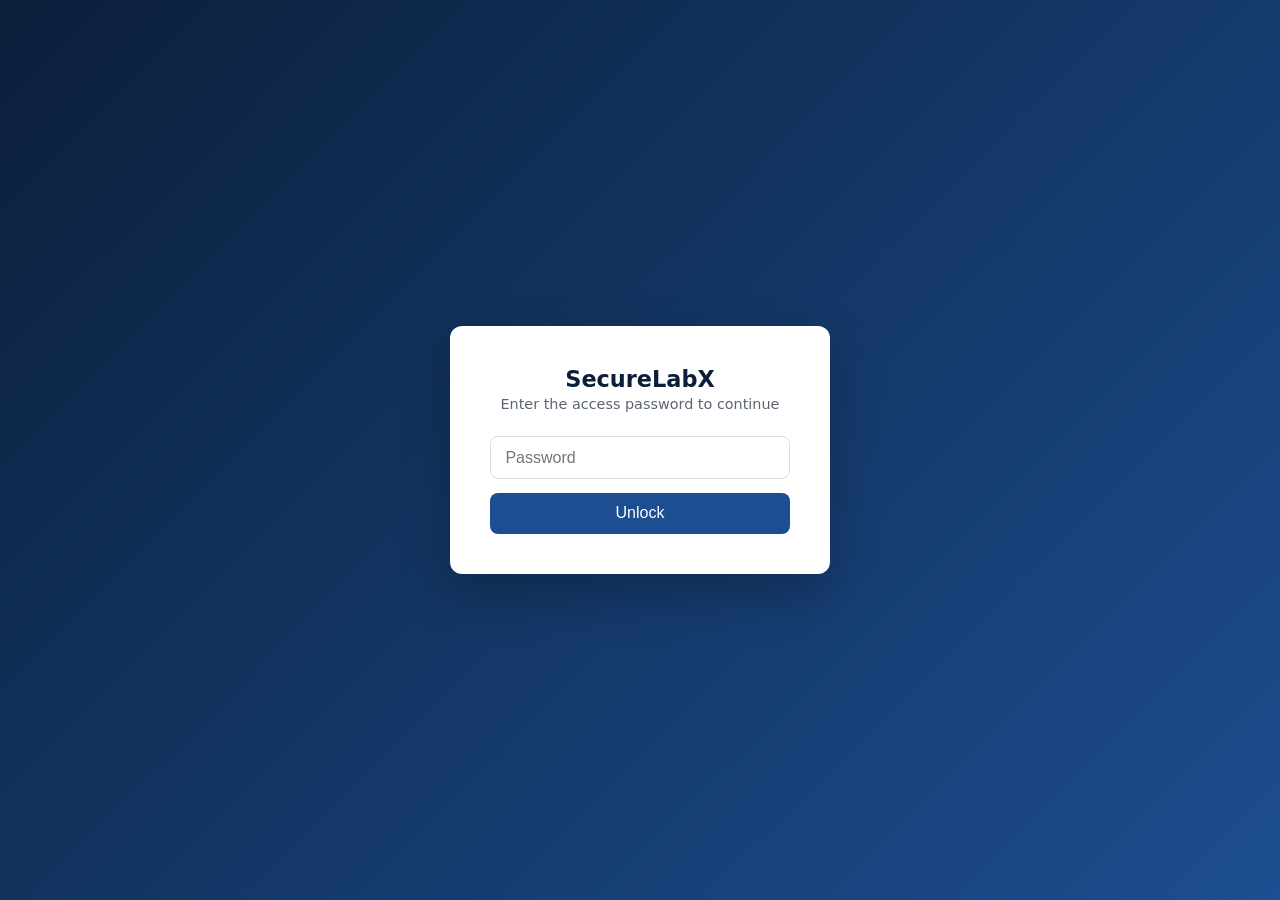
==== claim-request.html @ 3b86cf09 "Initial SecureLabX company portal Static site with company info, Leave Request and Claim Request for" ====
<!DOCTYPE html>
<html lang="en">
<head>
<meta charset="UTF-8" />
<meta name="viewport" content="width=device-width, initial-scale=1.0" />
<title>Claim Request — SecureLabX</title>
<link rel="stylesheet" href="assets/css/style.css" />
</head>
<body>

<div id="slx-gate">
  <div class="slx-gate-card">
    <h1>SecureLabX</h1>
    <p class="subtitle">Enter the access password to continue</p>
    <form id="slx-gate-form">
      <input type="password" id="slx-gate-password" placeholder="Password" autocomplete="current-password" required />
      <button type="submit">Unlock</button>
      <p id="slx-gate-error">Incorrect password. Please try again.</p>
    </form>
  </div>
</div>

<div id="slx-content">
  <header class="slx-header">
    <div class="slx-brand">SecureLabX</div>
    <nav class="slx-nav">
      <a href="index.html">Home</a>
      <a href="leave-request.html">Leave Request</a>
      <a href="claim-request.html" class="active">Claim Request</a>
    </nav>
  </header>

  <main class="slx-main">
    <div class="slx-card">
      <h2>Claim Request Form</h2>
      <form class="slx-form" id="slx-data-form">
        <input type="hidden" name="formType" value="Claim Request" />

        <label for="fullName">Full name</label>
        <input type="text" id="fullName" name="Full Name" required />

        <div class="slx-row">
          <div>
            <label for="employeeId">Employee ID</label>
            <input type="text" id="employeeId" name="Employee ID" required />
          </div>
          <div>
            <label for="department">Department</label>
            <input type="text" id="department" name="Department" required />
          </div>
        </div>

        <div class="slx-row">
          <div>
            <label for="claimType">Claim type</label>
            <select id="claimType" name="Claim Type" required>
              <option value="">Select...</option>
              <option>Travel</option>
              <option>Medical</option>
              <option>Meals</option>
              <option>Equipment</option>
              <option>Other</option>
            </select>
          </div>
          <div>
            <label for="claimDate">Date of expense</label>
            <input type="date" id="claimDate" name="Expense Date" required />
          </div>
        </div>

        <label for="amount">Amount</label>
        <input type="number" id="amount" name="Amount" min="0" step="0.01" required />

        <label for="description">Description</label>
        <textarea id="description" name="Description" placeholder="Describe the expense and attach/forward receipts separately to the admin team" required></textarea>

        <button type="submit">Submit</button>
        <div id="slx-form-status" class="form-status"></div>
      </form>
    </div>
  </main>

  <footer class="slx-footer">
    &copy; <span id="slx-year"></span> SecureLabX. Internal use only.
  </footer>
</div>

<script>document.getElementById("slx-year").textContent = new Date().getFullYear();</script>
<script src="assets/js/config.js"></script>
<script src="assets/js/auth.js"></script>
<script src="assets/js/form-submit.js"></script>
</body>
</html>
---- assets/css/style.css ----
:root {
  --slx-navy: #0b1f3a;
  --slx-blue: #1c4e91;
  --slx-accent: #2f8fdb;
  --slx-bg: #f4f6f9;
  --slx-text: #1a1f29;
  --slx-muted: #5a6472;
  --slx-border: #d8dee6;
  --slx-white: #ffffff;
  --slx-success: #1e7d3c;
  --slx-error: #b3261e;
}

* {
  box-sizing: border-box;
}

body {
  margin: 0;
  font-family: "Segoe UI", system-ui, -apple-system, Arial, sans-serif;
  background: var(--slx-bg);
  color: var(--slx-text);
}

/* ---------- Password gate ---------- */
#slx-gate {
  display: none;
  min-height: 100vh;
  align-items: center;
  justify-content: center;
  background: linear-gradient(135deg, var(--slx-navy), var(--slx-blue));
  padding: 1.5rem;
}

.slx-gate-card {
  background: var(--slx-white);
  border-radius: 12px;
  padding: 2.5rem;
  width: 100%;
  max-width: 380px;
  box-shadow: 0 20px 50px rgba(0, 0, 0, 0.25);
  text-align: center;
}

.slx-gate-card h1 {
  margin: 0 0 0.25rem;
  font-size: 1.4rem;
  color: var(--slx-navy);
}

.slx-gate-card p.subtitle {
  margin: 0 0 1.5rem;
  color: var(--slx-muted);
  font-size: 0.9rem;
}

.slx-gate-card input[type="password"] {
  width: 100%;
  padding: 0.7rem 0.9rem;
  border: 1px solid var(--slx-border);
  border-radius: 8px;
  font-size: 1rem;
  margin-bottom: 0.9rem;
}

.slx-gate-card button {
  width: 100%;
  padding: 0.7rem;
  border: none;
  border-radius: 8px;
  background: var(--slx-blue);
  color: white;
  font-size: 1rem;
  cursor: pointer;
}

.slx-gate-card button:hover {
  background: var(--slx-navy);
}

#slx-gate-error {
  display: none;
  color: var(--slx-error);
  font-size: 0.85rem;
  margin-top: 0.7rem;
}

/* ---------- Layout ---------- */
header.slx-header {
  background: var(--slx-navy);
  color: white;
  padding: 1rem 1.5rem;
  display: flex;
  align-items: center;
  justify-content: space-between;
  flex-wrap: wrap;
  gap: 0.75rem;
}

header.slx-header .slx-brand {
  font-size: 1.3rem;
  font-weight: 700;
  letter-spacing: 0.02em;
}

nav.slx-nav a {
  color: #d9e6f7;
  text-decoration: none;
  margin-left: 1.25rem;
  font-size: 0.95rem;
}

nav.slx-nav a:hover,
nav.slx-nav a.active {
  color: white;
  text-decoration: underline;
}

main.slx-main {
  max-width: 880px;
  margin: 0 auto;
  padding: 2rem 1.5rem 4rem;
}

.slx-card {
  background: var(--slx-white);
  border: 1px solid var(--slx-border);
  border-radius: 12px;
  padding: 1.75rem;
  margin-bottom: 1.5rem;
}

.slx-card h2 {
  margin-top: 0;
  color: var(--slx-navy);
}

.slx-hero h1 {
  color: var(--slx-navy);
  margin-bottom: 0.25rem;
}

.slx-hero p.lead {
  color: var(--slx-muted);
  font-size: 1.05rem;
}

.slx-services {
  display: grid;
  grid-template-columns: repeat(auto-fit, minmax(200px, 1fr));
  gap: 1rem;
}

.slx-services div {
  background: var(--slx-bg);
  border-radius: 8px;
  padding: 1rem;
}

.slx-services h3 {
  margin: 0 0 0.4rem;
  font-size: 1rem;
  color: var(--slx-blue);
}

.slx-services p {
  margin: 0;
  font-size: 0.9rem;
  color: var(--slx-muted);
}

footer.slx-footer {
  text-align: center;
  color: var(--slx-muted);
  font-size: 0.85rem;
  padding: 1.5rem;
}

/* ---------- Forms ---------- */
form.slx-form label {
  display: block;
  font-weight: 600;
  margin: 1rem 0 0.35rem;
  font-size: 0.9rem;
}

form.slx-form input,
form.slx-form select,
form.slx-form textarea {
  width: 100%;
  padding: 0.6rem 0.75rem;
  border: 1px solid var(--slx-border);
  border-radius: 8px;
  font-size: 0.95rem;
  font-family: inherit;
}

form.slx-form textarea {
  min-height: 100px;
  resize: vertical;
}

form.slx-form .slx-row {
  display: grid;
  grid-template-columns: 1fr 1fr;
  gap: 1rem;
}

form.slx-form button[type="submit"] {
  margin-top: 1.5rem;
  padding: 0.7rem 1.5rem;
  border: none;
  border-radius: 8px;
  background: var(--slx-accent);
  color: white;
  font-size: 1rem;
  cursor: pointer;
}

form.slx-form button[type="submit"]:hover {
  background: var(--slx-blue);
}

form.slx-form button[type="submit"]:disabled {
  opacity: 0.6;
  cursor: not-allowed;
}

.form-status {
  display: none;
  margin-top: 1rem;
  padding: 0.75rem 1rem;
  border-radius: 8px;
  font-size: 0.9rem;
}

.form-status.success {
  background: #e6f4ea;
  color: var(--slx-success);
}

.form-status.error {
  background: #fbe9e7;
  color: var(--slx-error);
}

@media (max-width: 560px) {
  form.slx-form .slx-row {
    grid-template-columns: 1fr;
  }
}
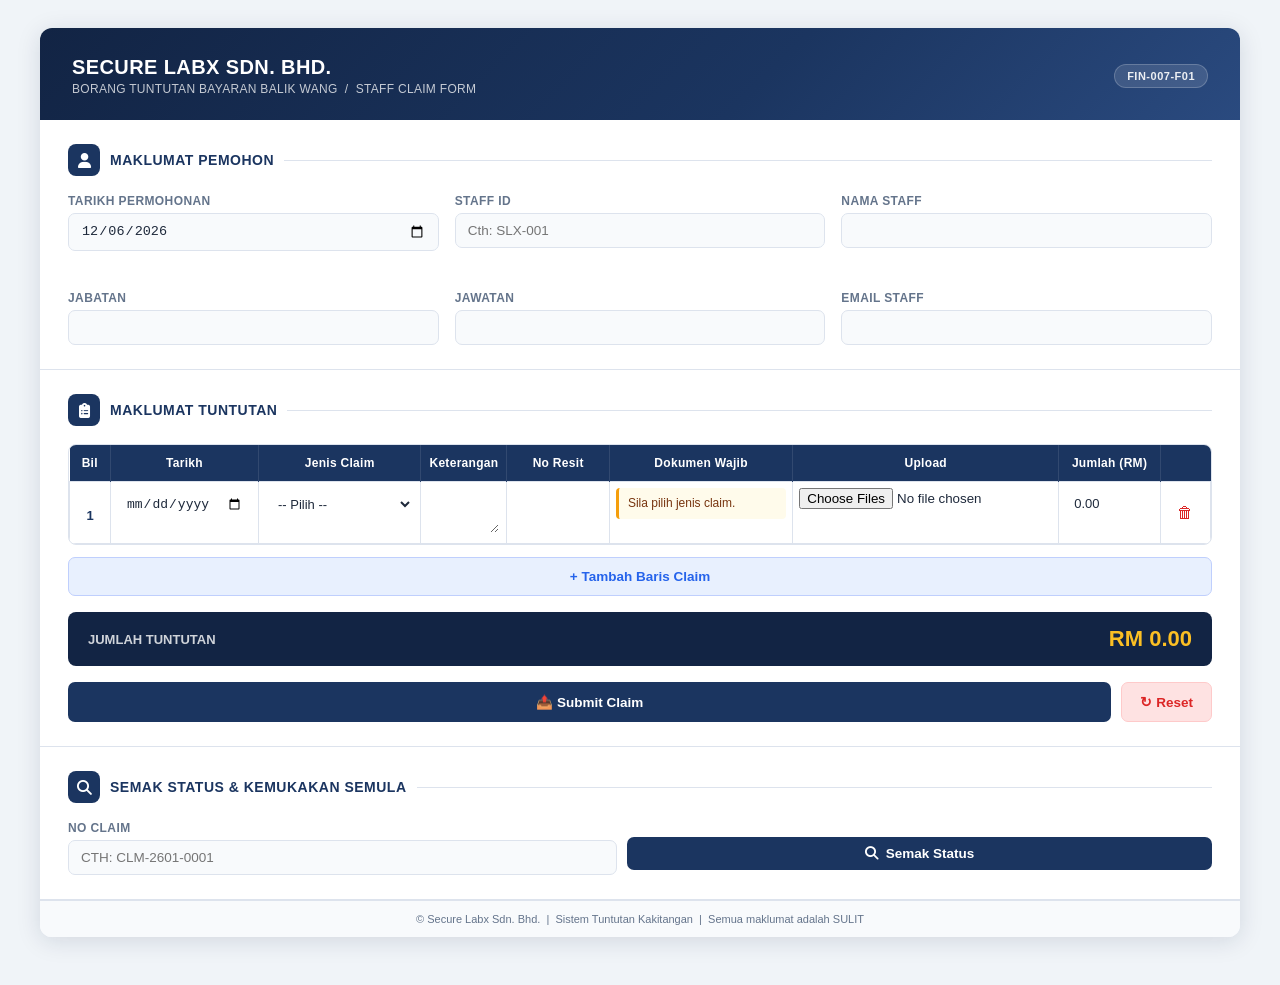
==== commit 8b440a91: "Update claim form" ====
--- a/claim-request.html
+++ b/claim-request.html
@@ -2,92 +2,11 @@
 <html lang="en">
 <head>
 <meta charset="UTF-8" />
-<meta name="viewport" content="width=device-width, initial-scale=1.0" />
+<meta http-equiv="refresh" content="0; url=claim_form/claim_form.html" />
 <title>Claim Request — SecureLabX</title>
-<link rel="stylesheet" href="assets/css/style.css" />
 </head>
 <body>
-
-<div id="slx-gate">
-  <div class="slx-gate-card">
-    <h1>SecureLabX</h1>
-    <p class="subtitle">Enter the access password to continue</p>
-    <form id="slx-gate-form">
-      <input type="password" id="slx-gate-password" placeholder="Password" autocomplete="current-password" required />
-      <button type="submit">Unlock</button>
-      <p id="slx-gate-error">Incorrect password. Please try again.</p>
-    </form>
-  </div>
-</div>
-
-<div id="slx-content">
-  <header class="slx-header">
-    <div class="slx-brand">SecureLabX</div>
-    <nav class="slx-nav">
-      <a href="index.html">Home</a>
-      <a href="leave-request.html">Leave Request</a>
-      <a href="claim-request.html" class="active">Claim Request</a>
-    </nav>
-  </header>
-
-  <main class="slx-main">
-    <div class="slx-card">
-      <h2>Claim Request Form</h2>
-      <form class="slx-form" id="slx-data-form">
-        <input type="hidden" name="formType" value="Claim Request" />
-
-        <label for="fullName">Full name</label>
-        <input type="text" id="fullName" name="Full Name" required />
-
-        <div class="slx-row">
-          <div>
-            <label for="employeeId">Employee ID</label>
-            <input type="text" id="employeeId" name="Employee ID" required />
-          </div>
-          <div>
-            <label for="department">Department</label>
-            <input type="text" id="department" name="Department" required />
-          </div>
-        </div>
-
-        <div class="slx-row">
-          <div>
-            <label for="claimType">Claim type</label>
-            <select id="claimType" name="Claim Type" required>
-              <option value="">Select...</option>
-              <option>Travel</option>
-              <option>Medical</option>
-              <option>Meals</option>
-              <option>Equipment</option>
-              <option>Other</option>
-            </select>
-          </div>
-          <div>
-            <label for="claimDate">Date of expense</label>
-            <input type="date" id="claimDate" name="Expense Date" required />
-          </div>
-        </div>
-
-        <label for="amount">Amount</label>
-        <input type="number" id="amount" name="Amount" min="0" step="0.01" required />
-
-        <label for="description">Description</label>
-        <textarea id="description" name="Description" placeholder="Describe the expense and attach/forward receipts separately to the admin team" required></textarea>
-
-        <button type="submit">Submit</button>
-        <div id="slx-form-status" class="form-status"></div>
-      </form>
-    </div>
-  </main>
-
-  <footer class="slx-footer">
-    &copy; <span id="slx-year"></span> SecureLabX. Internal use only.
-  </footer>
-</div>
-
-<script>document.getElementById("slx-year").textContent = new Date().getFullYear();</script>
-<script src="assets/js/config.js"></script>
-<script src="assets/js/auth.js"></script>
-<script src="assets/js/form-submit.js"></script>
+<p>Redirecting to the <a href="claim_form/claim_form.html">Claim Request form</a>&hellip;</p>
+<script>window.location.replace("claim_form/claim_form.html");</script>
 </body>
 </html>
